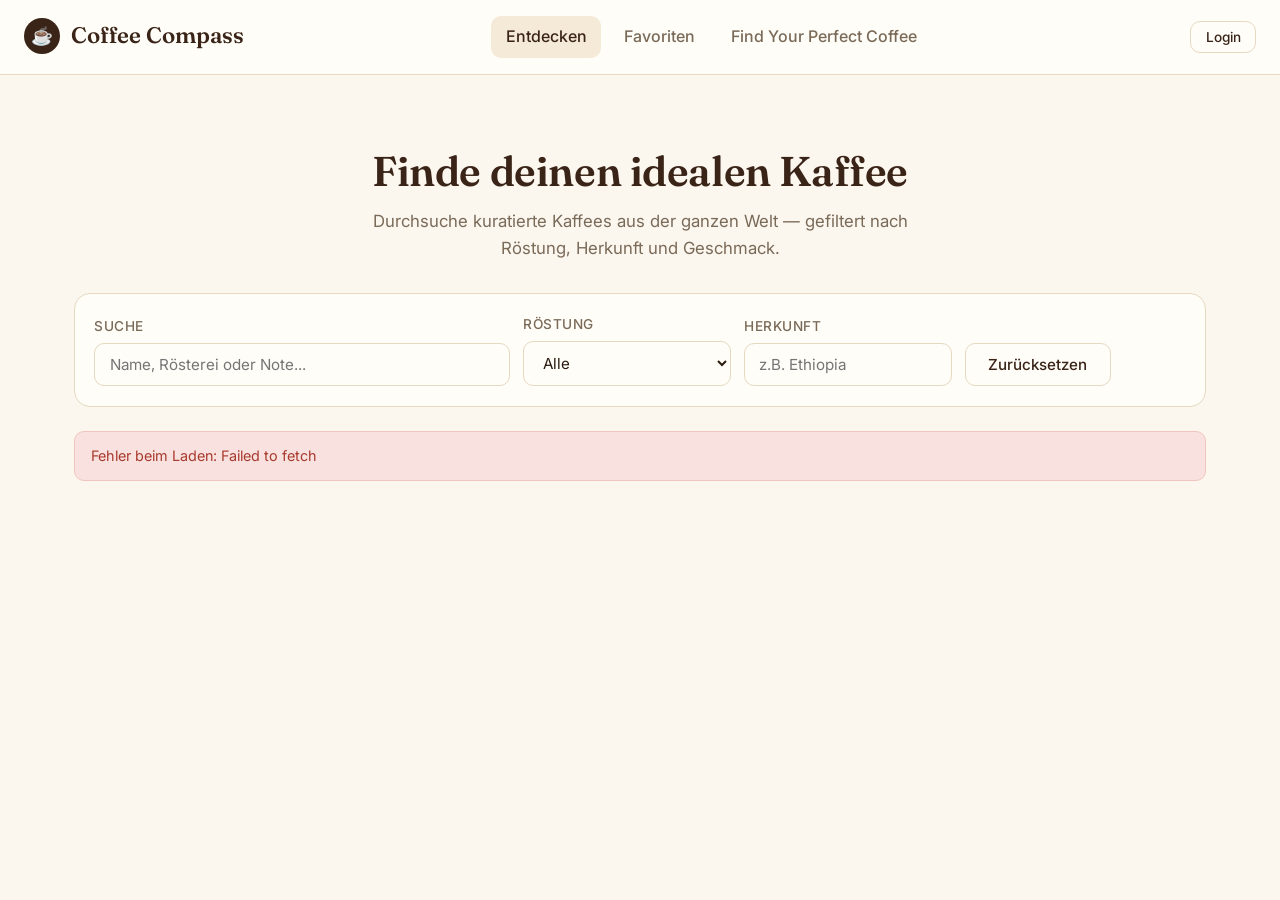
==== frontend/index.html @ 1960c389 "Brew Info On Click - Same on all cards" ====
<!DOCTYPE html>
<html lang="de">
<head>
    <meta charset="UTF-8">
    <meta name="viewport" content="width=device-width, initial-scale=1.0">
    <title>Coffee Compass — Entdecke Kaffee</title>
    <link rel="preconnect" href="https://fonts.googleapis.com">
    <link rel="preconnect" href="https://fonts.gstatic.com" crossorigin>
    <link href="https://fonts.googleapis.com/css2?family=Fraunces:opsz,wght@9..144,500;9..144,600;9..144,700&family=Inter:wght@400;500;600&display=swap" rel="stylesheet">
    <link rel="stylesheet" href="css/styles.css">
</head>
<body>
    <header class="app-header">
        <a href="index.html" class="brand">
            <div class="brand-icon">☕</div>
            <span>Coffee Compass</span>
        </a>
        <nav class="nav">
            <a href="index.html" class="active">Entdecken</a>
            <a href="favorites.html">Favoriten</a>
            <a href="quiz.html">Find Your Perfect Coffee</a>
        </nav>
        <div class="user-info">
            <span id="usernameLabel"></span>
            <button class="secondary" id="logoutBtn" style="padding: 0.45rem 0.9rem; font-size: 0.85rem;">Login</button>
        </div>
    </header>

    <main class="container">
        <section class="hero">
            <h1>Finde deinen idealen Kaffee</h1>
            <p>Durchsuche kuratierte Kaffees aus der ganzen Welt — gefiltert nach Röstung, Herkunft und Geschmack.</p>
        </section>

        <section class="filter-bar" aria-label="Filter">
            <div>
                <label for="search">Suche</label>
                <input type="text" id="search" placeholder="Name, Rösterei oder Note...">
            </div>
            <div>
                <label for="roastFilter">Röstung</label>
                <select id="roastFilter">
                    <option value="">Alle</option>
                    <option value="light">Hell</option>
                    <option value="medium">Mittel</option>
                    <option value="dark">Dunkel</option>
                </select>
            </div>
            <div>
                <label for="originFilter">Herkunft</label>
                <input type="text" id="originFilter" placeholder="z.B. Ethiopia">
            </div>
            <div>
                <button id="resetBtn" class="secondary">Zurücksetzen</button>
            </div>
        </section>

        <div id="messageBox"></div>

        <section id="coffeeList" class="coffee-grid" aria-live="polite">
            <div class="loading-overlay">
                <div class="spinner"></div>
                <p style="margin-top: 0.6rem;">Lade Kaffees...</p>
            </div>
        </section>
    </main>

    <div id="modalContainer"></div>

    <script src="js/api.js"></script>
    <script src="js/main.js"></script>
</body>
</html>
---- frontend/css/styles.css ----
:root {
    --coffee-bean: #3a2418;
    --coffee-medium: #6f4a2e;
    --coffee-cream: #d4b896;
    --coffee-foam: #f5ead7;
    --coffee-bg: #fbf6ee;
    --coffee-paper: #fffdf8;
    --coffee-text: #2a1a10;
    --coffee-muted: #7a6a58;
    --coffee-border: #e6d9c1;
    --coffee-accent: #b8541e;
    --coffee-success: #5a7a3e;
    --coffee-danger: #a83a2e;

    --radius-sm: 6px;
    --radius-md: 10px;
    --radius-lg: 16px;
    --shadow-sm: 0 1px 2px rgba(58, 36, 24, 0.06);
    --shadow-md: 0 4px 14px rgba(58, 36, 24, 0.08);

    --font-display: 'Fraunces', Georgia, 'Times New Roman', serif;
    --font-body: 'Inter', -apple-system, BlinkMacSystemFont, 'Segoe UI', sans-serif;
}

* {
    box-sizing: border-box;
    margin: 0;
    padding: 0;
}

html, body {
    font-family: var(--font-body);
    color: var(--coffee-text);
    background: var(--coffee-bg);
    line-height: 1.6;
    min-height: 100vh;
}

h1, h2, h3 {
    font-family: var(--font-display);
    font-weight: 600;
    line-height: 1.2;
    color: var(--coffee-bean);
    letter-spacing: -0.01em;
}

h1 { font-size: clamp(1.8rem, 4vw, 2.6rem); }
h2 { font-size: clamp(1.3rem, 2.5vw, 1.8rem); margin-bottom: 0.6rem; }
h3 { font-size: 1.15rem; margin-bottom: 0.4rem; }

a {
    color: var(--coffee-accent);
    text-decoration: none;
    border-bottom: 1px solid transparent;
    transition: border-color 0.15s ease;
}
a:hover { border-color: var(--coffee-accent); }

button {
    font-family: var(--font-body);
    font-size: 0.95rem;
    font-weight: 500;
    padding: 0.7rem 1.4rem;
    background: var(--coffee-bean);
    color: var(--coffee-foam);
    border: none;
    border-radius: var(--radius-md);
    cursor: pointer;
    transition: transform 0.1s ease, background 0.15s ease;
}
button:hover { background: var(--coffee-medium); }
button:active { transform: translateY(1px); }
button:disabled { opacity: 0.5; cursor: not-allowed; }

button.secondary {
    background: transparent;
    color: var(--coffee-bean);
    border: 1.5px solid var(--coffee-border);
}
button.secondary:hover { background: var(--coffee-foam); }

button.danger {
    background: var(--coffee-danger);
}
button.danger:hover { background: #8b2e25; }

input, select, textarea {
    font-family: var(--font-body);
    font-size: 0.95rem;
    padding: 0.7rem 0.9rem;
    background: var(--coffee-paper);
    border: 1.5px solid var(--coffee-border);
    border-radius: var(--radius-md);
    color: var(--coffee-text);
    width: 100%;
    transition: border-color 0.15s ease;
}
input:focus, select:focus, textarea:focus {
    outline: none;
    border-color: var(--coffee-medium);
}

label {
    display: block;
    font-size: 0.85rem;
    font-weight: 500;
    color: var(--coffee-muted);
    margin-bottom: 0.35rem;
    text-transform: uppercase;
    letter-spacing: 0.04em;
}

.app-header {
    background: var(--coffee-paper);
    border-bottom: 1px solid var(--coffee-border);
    padding: 1rem 1.5rem;
    display: flex;
    justify-content: space-between;
    align-items: center;
    flex-wrap: wrap;
    gap: 1rem;
}

.brand {
    display: flex;
    align-items: center;
    gap: 0.7rem;
    font-family: var(--font-display);
    font-size: 1.4rem;
    font-weight: 600;
    color: var(--coffee-bean);
    text-decoration: none;
}

.brand-icon {
    width: 36px;
    height: 36px;
    background: var(--coffee-bean);
    border-radius: 50%;
    display: flex;
    align-items: center;
    justify-content: center;
    color: var(--coffee-foam);
    font-size: 1.1rem;
}

.nav {
    display: flex;
    gap: 0.5rem;
    align-items: center;
}

.nav a {
    padding: 0.5rem 0.9rem;
    border-radius: var(--radius-md);
    color: var(--coffee-muted);
    border: none;
    font-weight: 500;
}
.nav a.active, .nav a:hover {
    background: var(--coffee-foam);
    color: var(--coffee-bean);
}

.user-info {
    display: flex;
    align-items: center;
    gap: 0.7rem;
    font-size: 0.9rem;
    color: var(--coffee-muted);
}

.container {
    max-width: 1180px;
    margin: 0 auto;
    padding: 2rem 1.5rem;
}

.hero {
    text-align: center;
    padding: 2.5rem 1rem 2rem;
}
.hero p {
    color: var(--coffee-muted);
    font-size: 1.05rem;
    max-width: 580px;
    margin: 0.7rem auto 0;
}

.card {
    background: var(--coffee-paper);
    border: 1px solid var(--coffee-border);
    border-radius: var(--radius-lg);
    padding: 1.5rem;
    box-shadow: var(--shadow-sm);
}

.filter-bar {
    display: grid;
    grid-template-columns: 2fr 1fr 1fr auto;
    gap: 0.8rem;
    align-items: end;
    margin-bottom: 1.5rem;
    background: var(--coffee-paper);
    padding: 1.2rem;
    border: 1px solid var(--coffee-border);
    border-radius: var(--radius-lg);
}

.coffee-grid {
    display: grid;
    grid-template-columns: repeat(auto-fill, minmax(290px, 1fr));
    gap: 1.2rem;
}

.coffee-card {
    background: var(--coffee-paper);
    border: 1px solid var(--coffee-border);
    border-radius: var(--radius-lg);
    padding: 1.4rem;
    display: flex;
    flex-direction: column;
    gap: 0.7rem;
    transition: transform 0.15s ease, box-shadow 0.15s ease, border-color 0.15s ease;
}
.coffee-card:hover {
    transform: translateY(-2px);
    box-shadow: var(--shadow-md);
    border-color: var(--coffee-cream);
}

.coffee-card-head {
    display: flex;
    justify-content: space-between;
    align-items: flex-start;
    gap: 0.6rem;
}

.coffee-name {
    font-family: var(--font-display);
    font-size: 1.2rem;
    font-weight: 600;
    color: var(--coffee-bean);
    line-height: 1.25;
}

.coffee-roaster {
    font-size: 0.85rem;
    color: var(--coffee-muted);
}

.roast-badge {
    display: inline-block;
    padding: 0.25rem 0.7rem;
    border-radius: 100px;
    font-size: 0.75rem;
    font-weight: 500;
    text-transform: uppercase;
    letter-spacing: 0.05em;
    white-space: nowrap;
}
.roast-light  { background: #f5ead7; color: #8a6f3a; }
.roast-medium { background: #d4b896; color: #5a3a1f; }
.roast-dark   { background: #3a2418; color: #f5ead7; }

.coffee-meta {
    font-size: 0.85rem;
    color: var(--coffee-muted);
    display: flex;
    flex-wrap: wrap;
    gap: 0.7rem;
}
.coffee-meta span::before {
    content: "·";
    margin-right: 0.4rem;
    color: var(--coffee-cream);
}
.coffee-meta span:first-child::before { display: none; }

.tasting-notes {
    display: flex;
    flex-wrap: wrap;
    gap: 0.4rem;
    margin-top: 0.3rem;
}
.tasting-note {
    background: var(--coffee-foam);
    color: var(--coffee-medium);
    padding: 0.2rem 0.6rem;
    border-radius: 100px;
    font-size: 0.75rem;
}

.coffee-actions {
    margin-top: auto;
    padding-top: 0.9rem;
    border-top: 1px solid var(--coffee-border);
    display: flex;
    gap: 0.5rem;
}
.coffee-actions button {
    flex: 1;
    padding: 0.55rem;
    font-size: 0.85rem;
}

.auth-wrap {
    min-height: 100vh;
    display: flex;
    align-items: center;
    justify-content: center;
    padding: 2rem 1rem;
}

.auth-card {
    background: var(--coffee-paper);
    border: 1px solid var(--coffee-border);
    border-radius: var(--radius-lg);
    padding: 2.5rem;
    max-width: 420px;
    width: 100%;
    box-shadow: var(--shadow-md);
}

.auth-card .brand {
    justify-content: center;
    margin-bottom: 1.8rem;
}

.form-group { margin-bottom: 1.1rem; }

.form-actions {
    display: flex;
    flex-direction: column;
    gap: 0.7rem;
    margin-top: 1.6rem;
}

.form-actions button { width: 100%; }

.auth-toggle {
    text-align: center;
    margin-top: 1.2rem;
    font-size: 0.9rem;
    color: var(--coffee-muted);
}

.alert {
    padding: 0.8rem 1rem;
    border-radius: var(--radius-md);
    font-size: 0.9rem;
    margin-bottom: 1rem;
}
.alert-error { background: #f8e1de; color: var(--coffee-danger); border: 1px solid #f0c5be; }
.alert-success { background: #e3eed8; color: var(--coffee-success); border: 1px solid #c8dca9; }

.empty-state {
    text-align: center;
    padding: 3rem 1rem;
    color: var(--coffee-muted);
}
.empty-state-icon {
    font-size: 3rem;
    opacity: 0.4;
    margin-bottom: 0.8rem;
}

.modal-backdrop {
    position: fixed;
    inset: 0;
    background: rgba(58, 36, 24, 0.4);
    display: flex;
    align-items: center;
    justify-content: center;
    padding: 1rem;
    z-index: 100;
}

.modal {
    background: var(--coffee-paper);
    border-radius: var(--radius-lg);
    padding: 2rem;
    max-width: 540px;
    width: 100%;
    max-height: 90vh;
    overflow-y: auto;
    box-shadow: 0 10px 40px rgba(58, 36, 24, 0.2);
}

.modal-head {
    display: flex;
    justify-content: space-between;
    align-items: flex-start;
    margin-bottom: 1.2rem;
}

.close-btn {
    background: transparent;
    color: var(--coffee-muted);
    padding: 0.3rem 0.6rem;
    font-size: 1.4rem;
    line-height: 1;
}
.close-btn:hover { background: var(--coffee-foam); color: var(--coffee-bean); }

.coffee-card.expandable {
    cursor: pointer;
}
.brew-footer {
    display: flex;
    align-items: center;
    justify-content: center;
    gap: 0.4rem;
    font-size: 0.78rem;
    color: var(--coffee-muted);
    opacity: 0;
    transition: opacity 0.2s ease;
    padding-top: 0.5rem;
    border-top: 1px solid var(--coffee-border);
    margin-top: 0.5rem;
    pointer-events: none;
}
.coffee-card.expandable:hover .brew-footer {
    opacity: 1;
}
.brew-expand {
    max-height: 0;
    overflow: hidden;
    transition: max-height 0.35s ease;
}
.brew-expand.open {
    max-height: 600px;
}
.brew-expand-inner {
    padding-top: 1rem;
    border-top: 1px solid var(--coffee-border);
    margin-top: 0.75rem;
}

.brew-method {
    background: var(--coffee-bg);
    padding: 1rem;
    border-radius: var(--radius-md);
    margin-bottom: 0.8rem;
    border-left: 3px solid var(--coffee-medium);
}
.brew-method h4 {
    font-family: var(--font-display);
    font-size: 1.05rem;
    color: var(--coffee-bean);
    margin-bottom: 0.4rem;
}
.brew-stats {
    display: flex;
    gap: 1rem;
    font-size: 0.8rem;
    color: var(--coffee-muted);
    margin: 0.5rem 0;
}
.brew-stats strong { color: var(--coffee-text); }

.rating {
    display: inline-flex;
    gap: 0.15rem;
}
.star {
    cursor: pointer;
    color: var(--coffee-cream);
    font-size: 1.3rem;
    user-select: none;
    transition: color 0.1s ease;
}
.star.filled { color: var(--coffee-accent); }
.star:hover { color: var(--coffee-accent); }

.spinner {
    display: inline-block;
    width: 22px;
    height: 22px;
    border: 2.5px solid var(--coffee-foam);
    border-top-color: var(--coffee-medium);
    border-radius: 50%;
    animation: spin 0.7s linear infinite;
}
@keyframes spin { to { transform: rotate(360deg); } }

.loading-overlay {
    text-align: center;
    padding: 3rem 1rem;
    color: var(--coffee-muted);
}

@media (max-width: 768px) {
    .filter-bar {
        grid-template-columns: 1fr;
    }
    .coffee-grid {
        grid-template-columns: 1fr;
    }
    .app-header {
        flex-direction: column;
        align-items: stretch;
        text-align: center;
    }
    .nav { justify-content: center; flex-wrap: wrap; }
    .container { padding: 1.2rem 1rem; }
    .auth-card { padding: 1.8rem 1.4rem; }
}

@media (min-width: 1024px) {
    .filter-bar {
        grid-template-columns: 2fr 1fr 1fr 1fr auto;
    }
}
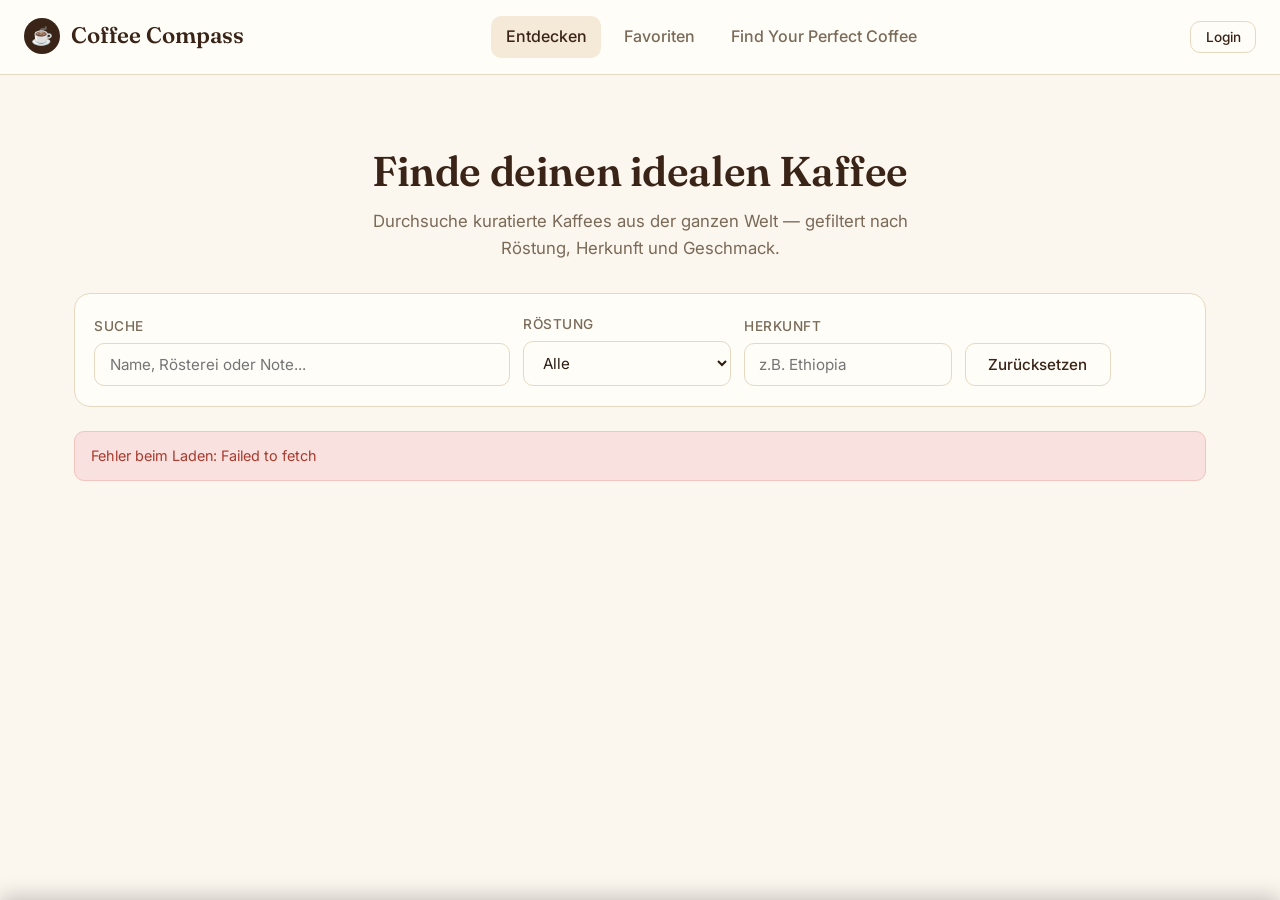
==== commit bef912ea: "Rating on Main Page, Comparison" ====
--- a/frontend/index.html
+++ b/frontend/index.html
@@ -67,6 +67,12 @@
 
     <div id="modalContainer"></div>
 
+    <div id="compareBar" class="compare-bar">
+        <div id="compareChips" class="compare-bar-chips"></div>
+        <button id="compareNowBtn" class="compare-now-btn">Jetzt vergleichen (0)</button>
+        <button id="clearCompareBtn" class="secondary compare-clear-btn">✕ Leeren</button>
+    </div>
+
     <script src="js/api.js"></script>
     <script src="js/main.js"></script>
 </body>
--- a/frontend/css/styles.css
+++ b/frontend/css/styles.css
@@ -406,6 +406,20 @@
 .coffee-card.expandable {
     cursor: pointer;
 }
+.coffee-card.is-favorite {
+    border-left: 3px solid var(--coffee-medium);
+    background: linear-gradient(135deg, rgba(180, 120, 60, 0.06) 0%, transparent 60%);
+}
+button[data-action="unfav"]:hover {
+    background: #c0392b;
+    border-color: #c0392b;
+    color: #fff;
+    font-size: 0;
+}
+button[data-action="unfav"]:hover::after {
+    content: "✕ Entfernen";
+    font-size: 0.95rem;
+}
 .brew-footer {
     display: flex;
     align-items: center;
@@ -462,6 +476,160 @@
 .rating {
     display: inline-flex;
     gap: 0.15rem;
+}
+
+/* Card star rating */
+.card-stars {
+    display: flex;
+    gap: 0.1rem;
+    padding: 0.4rem 0 0.1rem;
+}
+.card-star {
+    cursor: pointer;
+    color: var(--coffee-cream);
+    font-size: 1.1rem;
+    transition: color 0.15s ease, transform 0.1s ease;
+}
+.card-star:hover,
+.card-star.filled {
+    color: #d4a017;
+}
+.card-star:hover {
+    transform: scale(1.2);
+}
+
+/* Compare button on card */
+.compare-btn {
+    background: transparent;
+    border: 1px solid var(--coffee-border);
+    color: var(--coffee-muted);
+    padding: 0.35rem 0.6rem;
+    font-size: 1rem;
+    border-radius: var(--radius-sm);
+    cursor: pointer;
+    transition: background 0.15s, color 0.15s, border-color 0.15s;
+    line-height: 1;
+}
+.compare-btn:hover {
+    background: var(--coffee-foam);
+    color: var(--coffee-bean);
+    border-color: var(--coffee-medium);
+}
+.compare-btn.active {
+    background: var(--coffee-medium);
+    color: #fff;
+    border-color: var(--coffee-medium);
+}
+
+/* Compared card highlight */
+.coffee-card.is-compared {
+    outline: 2px solid var(--coffee-medium);
+    outline-offset: 2px;
+}
+
+/* Floating compare bar */
+.compare-bar {
+    position: fixed;
+    bottom: 0;
+    left: 0;
+    right: 0;
+    background: var(--coffee-bean);
+    color: #fff;
+    display: flex;
+    align-items: center;
+    gap: 1rem;
+    padding: 0.9rem 1.5rem;
+    transform: translateY(100%);
+    transition: transform 0.3s ease;
+    z-index: 100;
+    box-shadow: 0 -4px 20px rgba(0,0,0,0.2);
+    flex-wrap: wrap;
+}
+.compare-bar.visible {
+    transform: translateY(0);
+}
+.compare-bar-chips {
+    display: flex;
+    gap: 0.5rem;
+    flex-wrap: wrap;
+    flex: 1;
+}
+.compare-chip {
+    background: rgba(255,255,255,0.15);
+    border-radius: 100px;
+    padding: 0.3rem 0.7rem;
+    font-size: 0.82rem;
+    display: flex;
+    align-items: center;
+    gap: 0.4rem;
+}
+.compare-chip-remove {
+    background: none;
+    border: none;
+    color: #fff;
+    cursor: pointer;
+    padding: 0;
+    font-size: 0.75rem;
+    opacity: 0.7;
+    line-height: 1;
+}
+.compare-chip-remove:hover { opacity: 1; }
+.compare-now-btn {
+    background: #fff;
+    color: var(--coffee-bean);
+    border: none;
+    padding: 0.5rem 1.1rem;
+    border-radius: var(--radius-sm);
+    font-weight: 600;
+    cursor: pointer;
+    white-space: nowrap;
+}
+.compare-now-btn:hover { background: var(--coffee-cream); }
+.compare-clear-btn {
+    background: transparent;
+    border: 1px solid rgba(255,255,255,0.4);
+    color: #fff;
+    white-space: nowrap;
+}
+.compare-clear-btn:hover { background: rgba(255,255,255,0.1); }
+
+/* Compare modal */
+.compare-modal {
+    max-width: 800px;
+    width: 95vw;
+}
+.compare-table {
+    width: 100%;
+    border-collapse: collapse;
+    font-size: 0.9rem;
+}
+.compare-table th {
+    font-family: var(--font-display);
+    font-size: 1rem;
+    color: var(--coffee-bean);
+    text-align: left;
+    padding: 0.75rem 1rem;
+    border-bottom: 2px solid var(--coffee-border);
+}
+.compare-th-sub {
+    font-family: var(--font-body);
+    font-size: 0.78rem;
+    font-weight: normal;
+    color: var(--coffee-muted);
+    margin-top: 0.15rem;
+}
+.compare-table td {
+    padding: 0.6rem 1rem;
+    border-bottom: 1px solid var(--coffee-border);
+    vertical-align: top;
+}
+.compare-table tr:last-child td { border-bottom: none; }
+.compare-label {
+    font-weight: 600;
+    color: var(--coffee-muted);
+    font-size: 0.8rem;
+    white-space: nowrap;
+    width: 110px;
 }
 .star {
     cursor: pointer;
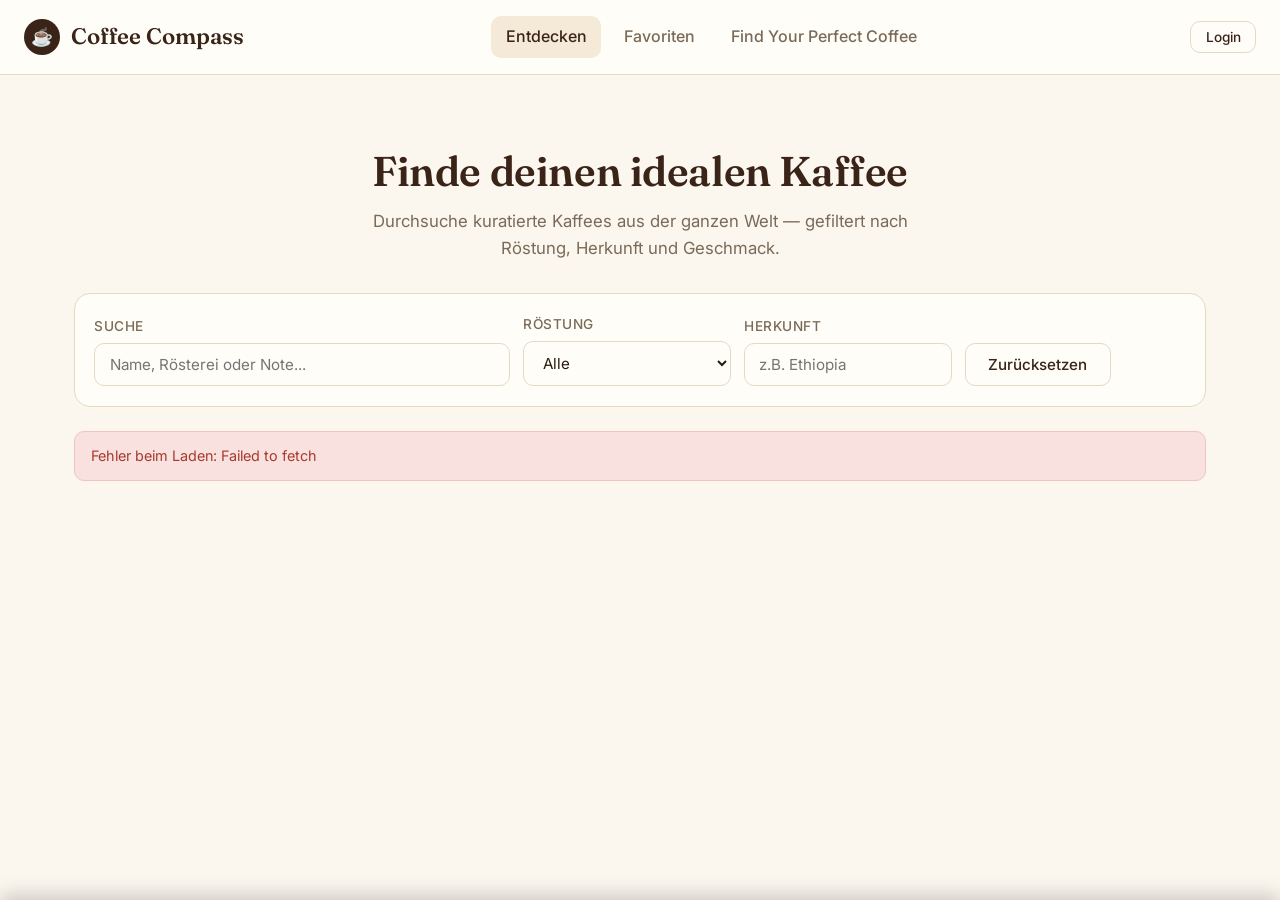
==== commit f84f4dfb: "Refactoring copy-paste functions into utils.js; Removal of dead code" ====
--- a/frontend/index.html
+++ b/frontend/index.html
@@ -70,10 +70,11 @@
     <div id="compareBar" class="compare-bar">
         <div id="compareChips" class="compare-bar-chips"></div>
         <button id="compareNowBtn" class="compare-now-btn">Jetzt vergleichen (0)</button>
-        <button id="clearCompareBtn" class="secondary compare-clear-btn">✕ Leeren</button>
+        <button id="clearCompareBtn" class="compare-clear-btn">✕ Leeren</button>
     </div>
 
     <script src="js/api.js"></script>
+    <script src="js/utils.js"></script>
     <script src="js/main.js"></script>
 </body>
 </html>
--- a/frontend/css/styles.css
+++ b/frontend/css/styles.css
@@ -125,6 +125,7 @@
     display: flex;
     align-items: center;
     gap: 0.7rem;
+    border-bottom: none;
     font-family: var(--font-display);
     font-size: 1.4rem;
     font-weight: 600;
@@ -222,11 +223,31 @@
     flex-direction: column;
     gap: 0.7rem;
     transition: transform 0.15s ease, box-shadow 0.15s ease, border-color 0.15s ease;
+    cursor: pointer;
 }
 .coffee-card:hover {
     transform: translateY(-2px);
     box-shadow: var(--shadow-md);
     border-color: var(--coffee-cream);
+}
+@keyframes detail-float {
+    0%, 100% {
+        transform: translateY(0);
+        box-shadow: none;
+        background: #f5ead7;
+    }
+    50% {
+        transform: translateY(-4px);
+        box-shadow: 0 6px 12px rgba(111, 74, 46, 0.22);
+        background: #e8cfaa;
+    }
+}
+.coffee-card:hover .detail-btn {
+    color: var(--coffee-bean);
+    animation: detail-float 1.2s ease-in-out infinite;
+}
+.detail-btn:hover {
+    border-color: #7b5334;
 }
 
 .coffee-card-head {
@@ -415,10 +436,12 @@
     border-color: #c0392b;
     color: #fff;
     font-size: 0;
+    white-space: nowrap;
 }
 button[data-action="unfav"]:hover::after {
     content: "✕ Entfernen";
-    font-size: 0.95rem;
+    font-size: 0.8rem;
+    white-space: nowrap;
 }
 .brew-footer {
     display: flex;
@@ -478,24 +501,36 @@
     gap: 0.15rem;
 }
 
-/* Card star rating */
+/* Card bean rating */
+.card-spacer {
+    flex: 1;
+}
 .card-stars {
     display: flex;
-    gap: 0.1rem;
+    gap: 0.35rem;
     padding: 0.4rem 0 0.1rem;
+    align-items: center;
 }
 .card-star {
     cursor: pointer;
-    color: var(--coffee-cream);
-    font-size: 1.1rem;
-    transition: color 0.15s ease, transform 0.1s ease;
-}
-.card-star:hover,
-.card-star.filled {
-    color: #d4a017;
+    display: inline-flex;
+    transition: transform 0.12s ease;
 }
 .card-star:hover {
-    transform: scale(1.2);
+    transform: scale(1.25);
+}
+@keyframes bean-pop {
+    0%   { transform: scale(1); }
+    40%  { transform: scale(1.5); }
+    70%  { transform: scale(0.88); }
+    100% { transform: scale(1); }
+}
+.card-star.bean-popping {
+    animation: bean-pop 0.35s ease-out forwards;
+}
+.bean-svg {
+    display: block;
+    pointer-events: none;
 }
 
 /* Compare button on card */
@@ -513,7 +548,7 @@
 .compare-btn:hover {
     background: var(--coffee-foam);
     color: var(--coffee-bean);
-    border-color: var(--coffee-medium);
+    border-color: #7b5334;
 }
 .compare-btn.active {
     background: var(--coffee-medium);
@@ -631,6 +666,31 @@
     white-space: nowrap;
     width: 110px;
 }
+.detail-grid {
+    display: flex;
+    flex-direction: column;
+}
+.detail-row {
+    display: grid;
+    grid-template-columns: 110px 1fr;
+    padding: 0.55rem 0;
+    border-bottom: 1px solid var(--coffee-border);
+    font-size: 0.9rem;
+}
+.detail-row:last-child { border-bottom: none; }
+.detail-label {
+    font-weight: 600;
+    color: var(--coffee-muted);
+    font-size: 0.8rem;
+    align-self: center;
+}
+.detail-brew-title {
+    font-family: var(--font-display);
+    font-size: 1.05rem;
+    color: var(--coffee-bean);
+    margin: 1.5rem 0 0.75rem;
+}
+
 .star {
     cursor: pointer;
     color: var(--coffee-cream);
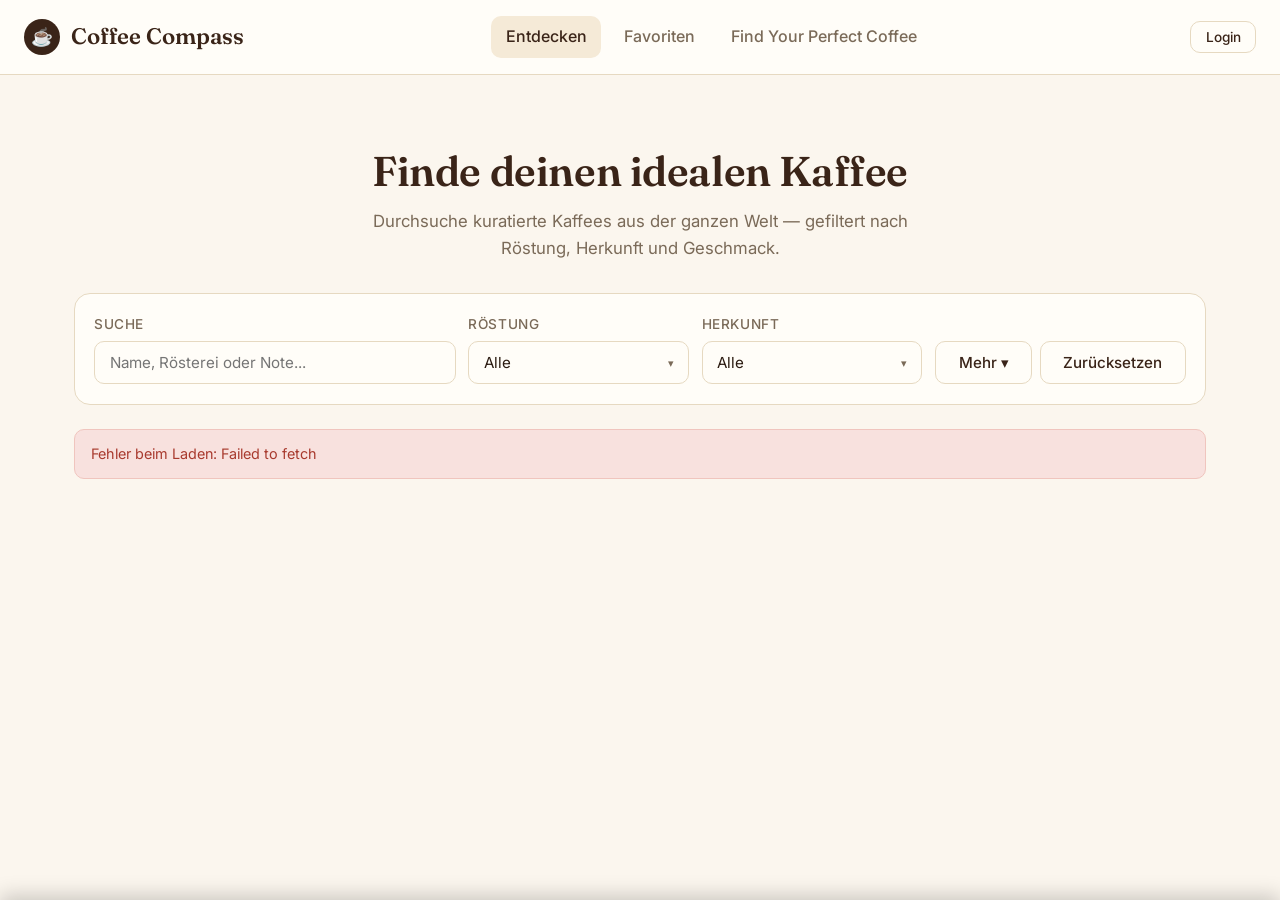
==== commit 8360cd99: "Advanced Filter addition, World Map addition" ====
--- a/frontend/index.html
+++ b/frontend/index.html
@@ -4,6 +4,7 @@
     <meta charset="UTF-8">
     <meta name="viewport" content="width=device-width, initial-scale=1.0">
     <title>Coffee Compass — Entdecke Kaffee</title>
+    <link rel="icon" type="image/svg+xml" href="data:image/svg+xml,<svg xmlns='http://www.w3.org/2000/svg' viewBox='0 0 14 18'><ellipse cx='7' cy='9' rx='6' ry='7.5' fill='%238B5E3C'/><path d='M7 1.8 Q7.8 5 7 9 Q6.2 13 7 16.2' fill='none' stroke='%23fff' stroke-width='1.3' stroke-linecap='round'/></svg>">
     <link rel="preconnect" href="https://fonts.googleapis.com">
     <link rel="preconnect" href="https://fonts.gstatic.com" crossorigin>
     <link href="https://fonts.googleapis.com/css2?family=Fraunces:opsz,wght@9..144,500;9..144,600;9..144,700&family=Inter:wght@400;500;600&display=swap" rel="stylesheet">
@@ -33,25 +34,76 @@
         </section>
 
         <section class="filter-bar" aria-label="Filter">
-            <div>
-                <label for="search">Suche</label>
-                <input type="text" id="search" placeholder="Name, Rösterei oder Note...">
+            <div class="filter-row filter-row-primary">
+                <div class="filter-search-wrap">
+                    <label for="search">Suche</label>
+                    <input type="text" id="search" placeholder="Name, Rösterei oder Note..." autocomplete="off">
+                    <ul id="searchSuggestions" class="autocomplete-list" hidden></ul>
+                </div>
+                <div class="filter-field">
+                    <label>Röstung</label>
+                    <div class="multi-select" id="roastMultiSelect">
+                        <button class="multi-select-btn" type="button">
+                            <span class="ms-label">Alle</span>
+                            <span class="ms-caret">▾</span>
+                        </button>
+                    </div>
+                </div>
+                <div class="filter-field">
+                    <label>Herkunft</label>
+                    <div class="multi-select" id="originMultiSelect">
+                        <button class="multi-select-btn" type="button">
+                            <span class="ms-label">Alle</span>
+                            <span class="ms-caret">▾</span>
+                        </button>
+                    </div>
+                </div>
+                <div class="filter-reset-wrap">
+                    <button id="moreFiltersBtn" class="secondary filter-more-btn">Mehr ▾</button>
+                    <button id="resetBtn" class="secondary">Zurücksetzen</button>
+                </div>
             </div>
-            <div>
-                <label for="roastFilter">Röstung</label>
-                <select id="roastFilter">
-                    <option value="">Alle</option>
-                    <option value="light">Hell</option>
-                    <option value="medium">Mittel</option>
-                    <option value="dark">Dunkel</option>
-                </select>
-            </div>
-            <div>
-                <label for="originFilter">Herkunft</label>
-                <input type="text" id="originFilter" placeholder="z.B. Ethiopia">
-            </div>
-            <div>
-                <button id="resetBtn" class="secondary">Zurücksetzen</button>
+            <div id="filterSecondary" class="filter-secondary-wrap" hidden>
+                <div class="filter-row">
+                    <div class="filter-field">
+                        <label>Typ</label>
+                        <div class="multi-select" id="typeMultiSelect">
+                            <button class="multi-select-btn" type="button">
+                                <span class="ms-label">Alle</span>
+                                <span class="ms-caret">▾</span>
+                            </button>
+                        </div>
+                    </div>
+                    <div class="filter-field">
+                        <label>Prozess</label>
+                        <div class="multi-select" id="processMultiSelect">
+                            <button class="multi-select-btn" type="button">
+                                <span class="ms-label">Alle</span>
+                                <span class="ms-caret">▾</span>
+                            </button>
+                        </div>
+                    </div>
+                    <div class="filter-price-wrap">
+                        <label>Preis bis <span id="priceLabel">Alle</span></label>
+                        <div class="filter-price-slider-row">
+                            <input type="range" id="priceFilter" min="0" max="100" step="1">
+                            <button class="map-open-btn" id="worldMapBtn" type="button" title="Herkunft auf Weltkarte anzeigen">
+                                <svg viewBox="0 0 20 20" width="26" height="26" fill="none" stroke="currentColor" stroke-width="1.5" stroke-linecap="round" stroke-linejoin="round" aria-hidden="true">
+                                    <circle cx="10" cy="10" r="8"/>
+                                    <path d="M10 2c-2.5 3-3.5 5.5-3.5 8s1 5 3.5 8"/>
+                                    <path d="M10 2c2.5 3 3.5 5.5 3.5 8s-1 5-3.5 8"/>
+                                    <line x1="2" y1="10" x2="18" y2="10"/>
+                                    <line x1="3" y1="6.5" x2="17" y2="6.5"/>
+                                    <line x1="3" y1="13.5" x2="17" y2="13.5"/>
+                                </svg>
+                            </button>
+                        </div>
+                    </div>
+                </div>
+                <div class="filter-notes-section">
+                    <label>Tasting Notes</label>
+                    <div id="notesChips" class="notes-chips"></div>
+                </div>
             </div>
         </section>
 
--- a/frontend/css/styles.css
+++ b/frontend/css/styles.css
@@ -28,6 +28,9 @@
     padding: 0;
 }
 
+/* Ensure the HTML hidden attribute is never overridden by display rules on other classes */
+[hidden] { display: none !important; }
+
 html, body {
     font-family: var(--font-body);
     color: var(--coffee-text);
@@ -197,15 +200,313 @@
 }
 
 .filter-bar {
-    display: grid;
-    grid-template-columns: 2fr 1fr 1fr auto;
-    gap: 0.8rem;
-    align-items: end;
+    display: flex;
+    flex-direction: column;
+    gap: 0.9rem;
     margin-bottom: 1.5rem;
     background: var(--coffee-paper);
     padding: 1.2rem;
     border: 1px solid var(--coffee-border);
     border-radius: var(--radius-lg);
+}
+
+.filter-row {
+    display: flex;
+    flex-wrap: wrap;
+    gap: 0.8rem;
+    align-items: flex-end;
+}
+
+/* Named field — a single labelled dropdown */
+.filter-field {
+    flex: 1 1 150px;
+    min-width: 0;
+}
+
+.filter-search-wrap {
+    flex: 2 1 220px;
+    min-width: 0;
+    position: relative;
+}
+
+.filter-reset-wrap {
+    flex: 0 0 auto;
+    display: flex;
+    gap: 0.5rem;
+    align-items: flex-end;
+}
+
+.filter-secondary-wrap {
+    display: flex;
+    flex-direction: column;
+    gap: 0.9rem;
+}
+
+.filter-price-wrap {
+    flex: 1 1 200px;
+    min-width: 160px;
+}
+
+.filter-price-slider-row {
+    display: flex;
+    align-items: center;
+    gap: 0.5rem;
+    margin-top: 0.5rem;
+}
+.filter-price-slider-row input[type="range"] {
+    flex: 1;
+    margin-top: 0;
+}
+
+.map-open-btn {
+    flex-shrink: 0;
+    background: transparent;
+    border: 1.5px solid var(--coffee-border);
+    border-radius: var(--radius-md);
+    padding: 0.55rem 0.65rem;
+    color: var(--coffee-medium);
+    cursor: pointer;
+    display: flex;
+    align-items: center;
+    justify-content: center;
+    transition: background 0.12s, color 0.12s, border-color 0.12s;
+}
+.map-open-btn:hover {
+    background: var(--coffee-foam);
+    color: var(--coffee-bean);
+    border-color: var(--coffee-medium);
+}
+
+/* World map bean markers — strip Leaflet's default white box */
+.bean-map-marker {
+    background: none !important;
+    border: none !important;
+    cursor: pointer;
+}
+.bean-map-tip {
+    background: var(--coffee-bean) !important;
+    border: none !important;
+    border-radius: var(--radius-sm) !important;
+    color: var(--coffee-foam) !important;
+    font-family: var(--font-body) !important;
+    font-size: 0.82rem !important;
+    padding: 0.3rem 0.65rem !important;
+    box-shadow: 0 2px 8px rgba(58,36,24,0.25) !important;
+    white-space: nowrap;
+}
+.bean-map-tip::before { display: none !important; }
+
+/* World map modal */
+.map-modal {
+    max-width: 820px;
+    width: 95vw;
+}
+.world-map-container {
+    height: 460px;
+    border-radius: var(--radius-md);
+    overflow: hidden;
+    border: 1px solid var(--coffee-border);
+}
+.map-hint {
+    font-size: 0.8rem;
+    color: var(--coffee-muted);
+    margin-top: 0.5rem;
+    text-align: center;
+}
+
+.filter-notes-section {
+    width: 100%;
+}
+
+/* Multi-select dropdown */
+.multi-select {
+    position: relative;
+}
+
+.multi-select-btn {
+    width: 100%;
+    display: flex;
+    justify-content: space-between;
+    align-items: center;
+    padding: 0.7rem 0.9rem;
+    background: var(--coffee-paper);
+    color: var(--coffee-text);
+    border: 1.5px solid var(--coffee-border);
+    border-radius: var(--radius-md);
+    font-family: var(--font-body);
+    font-size: 0.95rem;
+    font-weight: 400;
+    text-align: left;
+    cursor: pointer;
+    transition: border-color 0.15s ease;
+    gap: 0.4rem;
+}
+.multi-select-btn:hover {
+    background: var(--coffee-paper);
+    color: var(--coffee-text);
+    border-color: var(--coffee-medium);
+}
+.multi-select-btn.has-selection {
+    border-color: var(--coffee-medium);
+    color: var(--coffee-bean);
+}
+
+.ms-label {
+    flex: 1;
+    overflow: hidden;
+    text-overflow: ellipsis;
+    white-space: nowrap;
+}
+
+.ms-caret {
+    font-size: 0.7rem;
+    color: var(--coffee-muted);
+    flex-shrink: 0;
+}
+
+.ms-panel {
+    position: absolute;
+    top: calc(100% + 2px);
+    left: 0;
+    right: 0;
+    background: var(--coffee-paper);
+    border: 1.5px solid var(--coffee-medium);
+    border-radius: var(--radius-md);
+    box-shadow: var(--shadow-md);
+    z-index: 200;
+    max-height: 260px;
+    overflow-y: auto;
+}
+
+.ms-option {
+    display: flex;
+    align-items: center;
+    gap: 0.55rem;
+    padding: 0.5rem 0.9rem;
+    cursor: pointer;
+    font-size: 0.88rem;
+    color: var(--coffee-text);
+    border-bottom: 1px solid var(--coffee-border);
+    user-select: none;
+}
+.ms-option:last-child { border-bottom: none; }
+.ms-option:hover { background: var(--coffee-foam); }
+
+.ms-option input[type="checkbox"] {
+    width: auto;
+    padding: 0;
+    border: none;
+    flex-shrink: 0;
+    accent-color: var(--coffee-medium);
+    cursor: pointer;
+}
+
+/* Autocomplete */
+.autocomplete-list {
+    position: absolute;
+    top: calc(100% + 2px);
+    left: 0;
+    right: 0;
+    background: var(--coffee-paper);
+    border: 1.5px solid var(--coffee-medium);
+    border-radius: var(--radius-md);
+    box-shadow: var(--shadow-md);
+    z-index: 200;
+    list-style: none;
+    max-height: 240px;
+    overflow-y: auto;
+}
+
+.autocomplete-item {
+    padding: 0.6rem 0.9rem;
+    cursor: pointer;
+    font-size: 0.9rem;
+    color: var(--coffee-text);
+    border-bottom: 1px solid var(--coffee-border);
+}
+.autocomplete-item:last-child { border-bottom: none; }
+.autocomplete-item:hover {
+    background: var(--coffee-foam);
+    color: var(--coffee-bean);
+}
+
+/* Tasting note chips */
+.notes-chips {
+    display: flex;
+    flex-wrap: wrap;
+    gap: 0.4rem;
+    margin-top: 0.35rem;
+}
+
+.note-chip {
+    background: var(--coffee-foam);
+    color: var(--coffee-medium);
+    border: 1.5px solid var(--coffee-border);
+    padding: 0.25rem 0.65rem;
+    border-radius: 100px;
+    font-size: 0.8rem;
+    font-weight: 500;
+    cursor: pointer;
+    transition: background 0.12s, color 0.12s, border-color 0.12s;
+    flex: 0 0 auto;
+    line-height: 1.4;
+}
+.note-chip:hover {
+    background: var(--coffee-cream);
+    border-color: var(--coffee-medium);
+    color: var(--coffee-bean);
+}
+.note-chip.active {
+    background: var(--coffee-medium);
+    color: #fff;
+    border-color: var(--coffee-medium);
+}
+
+/* Price range slider */
+input[type="range"] {
+    -webkit-appearance: none;
+    appearance: none;
+    height: 4px;
+    background: var(--coffee-border);
+    border-radius: 2px;
+    border: none;
+    padding: 0;
+    cursor: pointer;
+    margin-top: 0.5rem;
+}
+input[type="range"]::-webkit-slider-thumb {
+    -webkit-appearance: none;
+    appearance: none;
+    width: 18px;
+    height: 18px;
+    background: var(--coffee-medium);
+    border-radius: 50%;
+    cursor: pointer;
+    border: 2px solid var(--coffee-paper);
+    box-shadow: 0 1px 4px rgba(58, 36, 24, 0.25);
+}
+input[type="range"]::-moz-range-thumb {
+    width: 18px;
+    height: 18px;
+    background: var(--coffee-medium);
+    border-radius: 50%;
+    cursor: pointer;
+    border: 2px solid var(--coffee-paper);
+    box-shadow: 0 1px 4px rgba(58, 36, 24, 0.25);
+}
+
+/* "Mehr" button active-filter indicator dot */
+.filter-more-btn.has-active::after {
+    content: "";
+    display: inline-block;
+    width: 6px;
+    height: 6px;
+    background: var(--coffee-accent);
+    border-radius: 50%;
+    margin-left: 5px;
+    vertical-align: middle;
+    position: relative;
+    top: -1px;
 }
 
 .coffee-grid {
@@ -460,6 +761,7 @@
 .coffee-card.expandable:hover .brew-footer {
     opacity: 1;
 }
+/* TODO: brew-expand, brew-expand-inner, brew-footer, .coffee-card.expandable — toter Code, kein JS/HTML verwendet diese Klassen mehr */
 .brew-expand {
     max-height: 0;
     overflow: hidden;
@@ -510,6 +812,17 @@
     gap: 0.35rem;
     padding: 0.4rem 0 0.1rem;
     align-items: center;
+}
+.card-stars-label {
+    font-size: 0.7rem;
+    font-weight: 500;
+    color: var(--coffee-muted);
+    text-transform: uppercase;
+    letter-spacing: 0.05em;
+    margin-right: 0.15rem;
+    flex-shrink: 0;
+    cursor: default;
+    user-select: none;
 }
 .card-star {
     cursor: pointer;
@@ -719,9 +1032,14 @@
 }
 
 @media (max-width: 768px) {
-    .filter-bar {
-        grid-template-columns: 1fr;
+    .filter-field, .filter-search-wrap, .filter-price-wrap {
+        flex: 1 1 100%;
     }
+    .filter-reset-wrap {
+        width: 100%;
+        justify-content: stretch;
+    }
+    .filter-reset-wrap button { flex: 1; }
     .coffee-grid {
         grid-template-columns: 1fr;
     }
@@ -735,8 +1053,3 @@
     .auth-card { padding: 1.8rem 1.4rem; }
 }
 
-@media (min-width: 1024px) {
-    .filter-bar {
-        grid-template-columns: 2fr 1fr 1fr 1fr auto;
-    }
-}
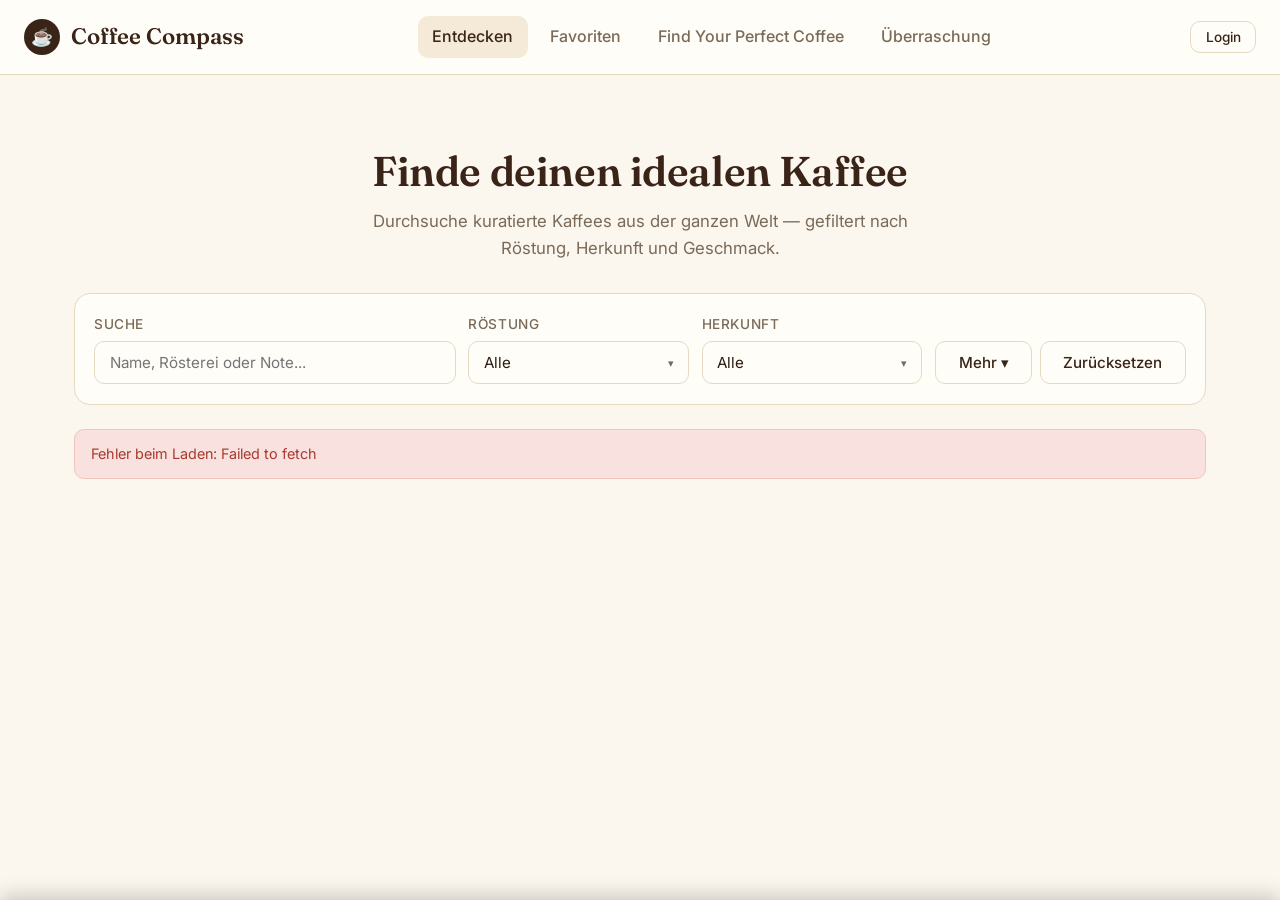
==== commit dfcd9806: "Button to Surprise" ====
--- a/frontend/index.html
+++ b/frontend/index.html
@@ -4,7 +4,7 @@
     <meta charset="UTF-8">
     <meta name="viewport" content="width=device-width, initial-scale=1.0">
     <title>Coffee Compass — Entdecke Kaffee</title>
-    <link rel="icon" type="image/svg+xml" href="data:image/svg+xml,<svg xmlns='http://www.w3.org/2000/svg' viewBox='0 0 14 18'><ellipse cx='7' cy='9' rx='6' ry='7.5' fill='%238B5E3C'/><path d='M7 1.8 Q7.8 5 7 9 Q6.2 13 7 16.2' fill='none' stroke='%23fff' stroke-width='1.3' stroke-linecap='round'/></svg>">
+    <link rel="icon" type="image/svg+xml" href="data:image/svg+xml,%3Csvg%20xmlns='http://www.w3.org/2000/svg'%20viewBox='0%200%2014%2018'%3E%3Cellipse%20cx='7'%20cy='9'%20rx='6'%20ry='7.5'%20fill='%238B5E3C'/%3E%3Cpath%20d='M7%201.8%20Q7.8%205%207%209%20Q6.2%2013%207%2016.2'%20fill='none'%20stroke='%23fff'%20stroke-width='1.3'%20stroke-linecap='round'/%3E%3C/svg%3E">
     <link rel="preconnect" href="https://fonts.googleapis.com">
     <link rel="preconnect" href="https://fonts.gstatic.com" crossorigin>
     <link href="https://fonts.googleapis.com/css2?family=Fraunces:opsz,wght@9..144,500;9..144,600;9..144,700&family=Inter:wght@400;500;600&display=swap" rel="stylesheet">
@@ -20,6 +20,7 @@
             <a href="index.html" class="active">Entdecken</a>
             <a href="favorites.html">Favoriten</a>
             <a href="quiz.html">Find Your Perfect Coffee</a>
+            <a href="../surprise/index.html" target="_blank" rel="noopener">Überraschung</a>
         </nav>
         <div class="user-info">
             <span id="usernameLabel"></span>
@@ -109,12 +110,12 @@
 
         <div id="messageBox"></div>
 
-        <section id="coffeeList" class="coffee-grid" aria-live="polite">
+        <div id="coffeeList" class="coffee-grid" aria-live="polite">
             <div class="loading-overlay">
                 <div class="spinner"></div>
                 <p style="margin-top: 0.6rem;">Lade Kaffees...</p>
             </div>
-        </section>
+        </div>
     </main>
 
     <div id="modalContainer"></div>
